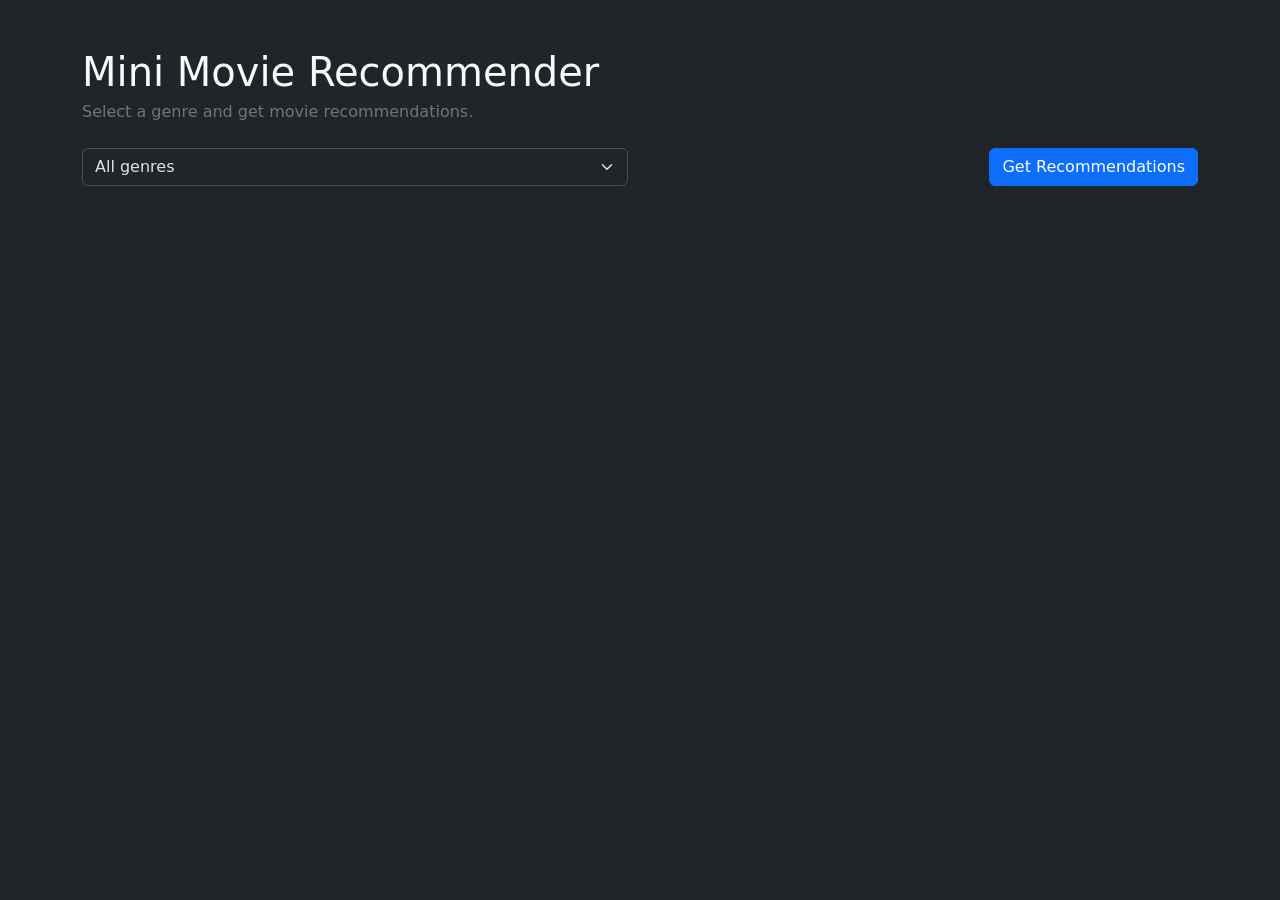
==== index.html @ 119d59c8 "Initial commit" ====
<!DOCTYPE html>
<html lang="en" data-bs-theme="dark">
<head>
  <meta charset="UTF-8">
  <meta name="viewport" content="width=device-width, initial-scale=1">
  <title>Mini Movie Recommender</title>
  <link href="https://cdn.jsdelivr.net/npm/bootstrap@5.3.2/dist/css/bootstrap.min.css" rel="stylesheet">
  <link rel="stylesheet" href="styles.css">
</head>
<body class="bg-dark text-light">
  <div class="container py-5">
    <div class="mb-4">
      <h1 class="mb-1">Mini Movie Recommender</h1>
      <p class="text-secondary">Select a genre and get movie recommendations.</p>
    </div>

    <div class="row mb-4 align-items-center">
      <div class="col-md-6">
        <select id="genreSelect" class="form-select">
          <option value="">All genres</option>
          <option value="Action">Action</option>
          <option value="Comedy">Comedy</option>
          <option value="Drama">Drama</option>
          <option value="Horror">Horror</option>
          <option value="Romance">Romance</option>
        </select>
      </div>
      <div class="col-md-6 text-md-end mt-2 mt-md-0">
        <button id="getRecBtn" class="btn btn-primary">Get Recommendations</button>
      </div>
    </div>

    <div id="recommendationGrid" class="row row-cols-1 row-cols-sm-2 row-cols-md-3 row-cols-lg-4 g-4">
      <!-- Recommendation cards will appear here after selection -->
    </div>

  </div>

  <script src="script.js"></script>
</body>
</html>
---- styles.css ----
body {
  background-color: #0d1117;
}

.card {
  border: none;
  background-color: #1e2228;
  color: #e1e4e8;
}

.card-img-top {
  width: 100%;
  height: 0;
  padding-bottom: 150%; /* 2:3 aspect ratio (adjust as needed) */
  object-fit: cover;
  background-size: cover;
  background-position: center;
}

.card-body {
  padding: 1rem;
}

.card-title {
  font-size: 1.1rem;
  margin-bottom: 0.5rem;
}

.card-text {
  font-size: 0.9rem;
  color: #c9d1d9;
}
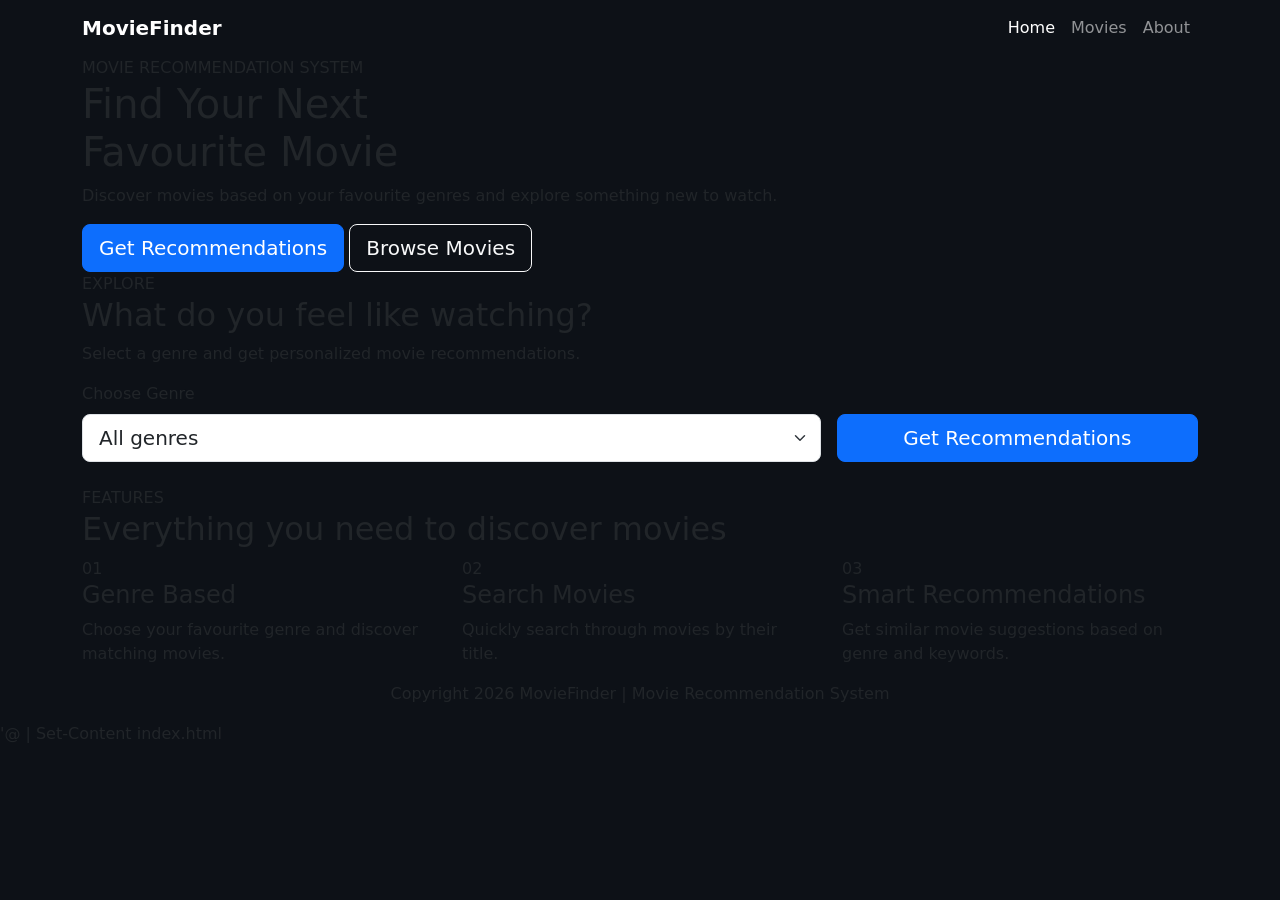
==== commit 3b8a4ca8: "Redesign home page" ====
--- a/index.html
+++ b/index.html
@@ -1,41 +1,232 @@
 <!DOCTYPE html>
-<html lang="en" data-bs-theme="dark">
+<html lang="en">
 <head>
-  <meta charset="UTF-8">
-  <meta name="viewport" content="width=device-width, initial-scale=1">
-  <title>Mini Movie Recommender</title>
-  <link href="https://cdn.jsdelivr.net/npm/bootstrap@5.3.2/dist/css/bootstrap.min.css" rel="stylesheet">
-  <link rel="stylesheet" href="styles.css">
+    <meta charset="UTF-8">
+    <meta name="viewport" content="width=device-width, initial-scale=1.0">
+
+    <title>Mini Movie Recommender</title>
+
+    <link href="https://cdn.jsdelivr.net/npm/bootstrap@5.3.2/dist/css/bootstrap.min.css" rel="stylesheet">
+    <link rel="stylesheet" href="styles.css">
 </head>
-<body class="bg-dark text-light">
-  <div class="container py-5">
-    <div class="mb-4">
-      <h1 class="mb-1">Mini Movie Recommender</h1>
-      <p class="text-secondary">Select a genre and get movie recommendations.</p>
-    </div>
-
-    <div class="row mb-4 align-items-center">
-      <div class="col-md-6">
-        <select id="genreSelect" class="form-select">
-          <option value="">All genres</option>
-          <option value="Action">Action</option>
-          <option value="Comedy">Comedy</option>
-          <option value="Drama">Drama</option>
-          <option value="Horror">Horror</option>
-          <option value="Romance">Romance</option>
-        </select>
-      </div>
-      <div class="col-md-6 text-md-end mt-2 mt-md-0">
-        <button id="getRecBtn" class="btn btn-primary">Get Recommendations</button>
-      </div>
-    </div>
-
-    <div id="recommendationGrid" class="row row-cols-1 row-cols-sm-2 row-cols-md-3 row-cols-lg-4 g-4">
-      <!-- Recommendation cards will appear here after selection -->
-    </div>
-
-  </div>
-
-  <script src="script.js"></script>
+
+<body>
+
+<nav class="navbar navbar-expand-lg navbar-dark custom-navbar">
+    <div class="container">
+
+        <a class="navbar-brand fw-bold" href="index.html">
+            MovieFinder
+        </a>
+
+        <div class="navbar-nav ms-auto">
+            <a class="nav-link active" href="index.html">Home</a>
+            <a class="nav-link" href="movies.html">Movies</a>
+            <a class="nav-link" href="about.html">About</a>
+        </div>
+
+    </div>
+</nav>
+
+<section class="hero-section">
+    <div class="container">
+
+        <div class="hero-content">
+
+            <span class="hero-badge">
+                MOVIE RECOMMENDATION SYSTEM
+            </span>
+
+            <h1>
+                Find Your Next<br>
+                <span>Favourite Movie</span>
+            </h1>
+
+            <p>
+                Discover movies based on your favourite genres
+                and explore something new to watch.
+            </p>
+
+            <div class="hero-buttons">
+
+                <a href="#recommendations"
+                   class="btn btn-primary btn-lg">
+                    Get Recommendations
+                </a>
+
+                <a href="movies.html"
+                   class="btn btn-outline-light btn-lg">
+                    Browse Movies
+                </a>
+
+            </div>
+
+        </div>
+
+    </div>
+</section>
+
+<section class="recommendation-section" id="recommendations">
+
+    <div class="container">
+
+        <div class="section-heading">
+
+            <span>EXPLORE</span>
+
+            <h2>
+                What do you feel like watching?
+            </h2>
+
+            <p>
+                Select a genre and get personalized movie recommendations.
+            </p>
+
+        </div>
+
+        <div class="recommendation-box">
+
+            <div class="row g-3 align-items-end">
+
+                <div class="col-md-8">
+
+                    <label for="genreSelect" class="form-label">
+                        Choose Genre
+                    </label>
+
+                    <select id="genreSelect"
+                            class="form-select form-select-lg">
+
+                        <option value="">All genres</option>
+                        <option value="Action">Action</option>
+                        <option value="Comedy">Comedy</option>
+                        <option value="Drama">Drama</option>
+                        <option value="Horror">Horror</option>
+                        <option value="Romance">Romance</option>
+
+                    </select>
+
+                </div>
+
+                <div class="col-md-4">
+
+                    <button id="getRecBtn"
+                            class="btn btn-primary btn-lg w-100">
+
+                        Get Recommendations
+
+                    </button>
+
+                </div>
+
+            </div>
+
+        </div>
+
+        <div class="row row-cols-1 row-cols-md-2 row-cols-lg-4 g-4 mt-4"
+             id="recommendationGrid">
+        </div>
+
+    </div>
+
+</section>
+
+<section class="features-section">
+
+    <div class="container">
+
+        <div class="section-heading">
+
+            <span>FEATURES</span>
+
+            <h2>
+                Everything you need to discover movies
+            </h2>
+
+        </div>
+
+        <div class="row g-4">
+
+            <div class="col-md-4">
+
+                <div class="feature-card">
+
+                    <div class="feature-icon">
+                        01
+                    </div>
+
+                    <h4>
+                        Genre Based
+                    </h4>
+
+                    <p>
+                        Choose your favourite genre and discover matching movies.
+                    </p>
+
+                </div>
+
+            </div>
+
+            <div class="col-md-4">
+
+                <div class="feature-card">
+
+                    <div class="feature-icon">
+                        02
+                    </div>
+
+                    <h4>
+                        Search Movies
+                    </h4>
+
+                    <p>
+                        Quickly search through movies by their title.
+                    </p>
+
+                </div>
+
+            </div>
+
+            <div class="col-md-4">
+
+                <div class="feature-card">
+
+                    <div class="feature-icon">
+                        03
+                    </div>
+
+                    <h4>
+                        Smart Recommendations
+                    </h4>
+
+                    <p>
+                        Get similar movie suggestions based on genre and keywords.
+                    </p>
+
+                </div>
+
+            </div>
+
+        </div>
+
+    </div>
+
+</section>
+
+<footer class="footer">
+
+    <div class="container text-center">
+
+        <p>
+            Copyright 2026 MovieFinder | Movie Recommendation System
+        </p>
+
+    </div>
+
+</footer>
+
+<script src="script.js"></script>
+
 </body>
 </html>
+'@ | Set-Content index.html
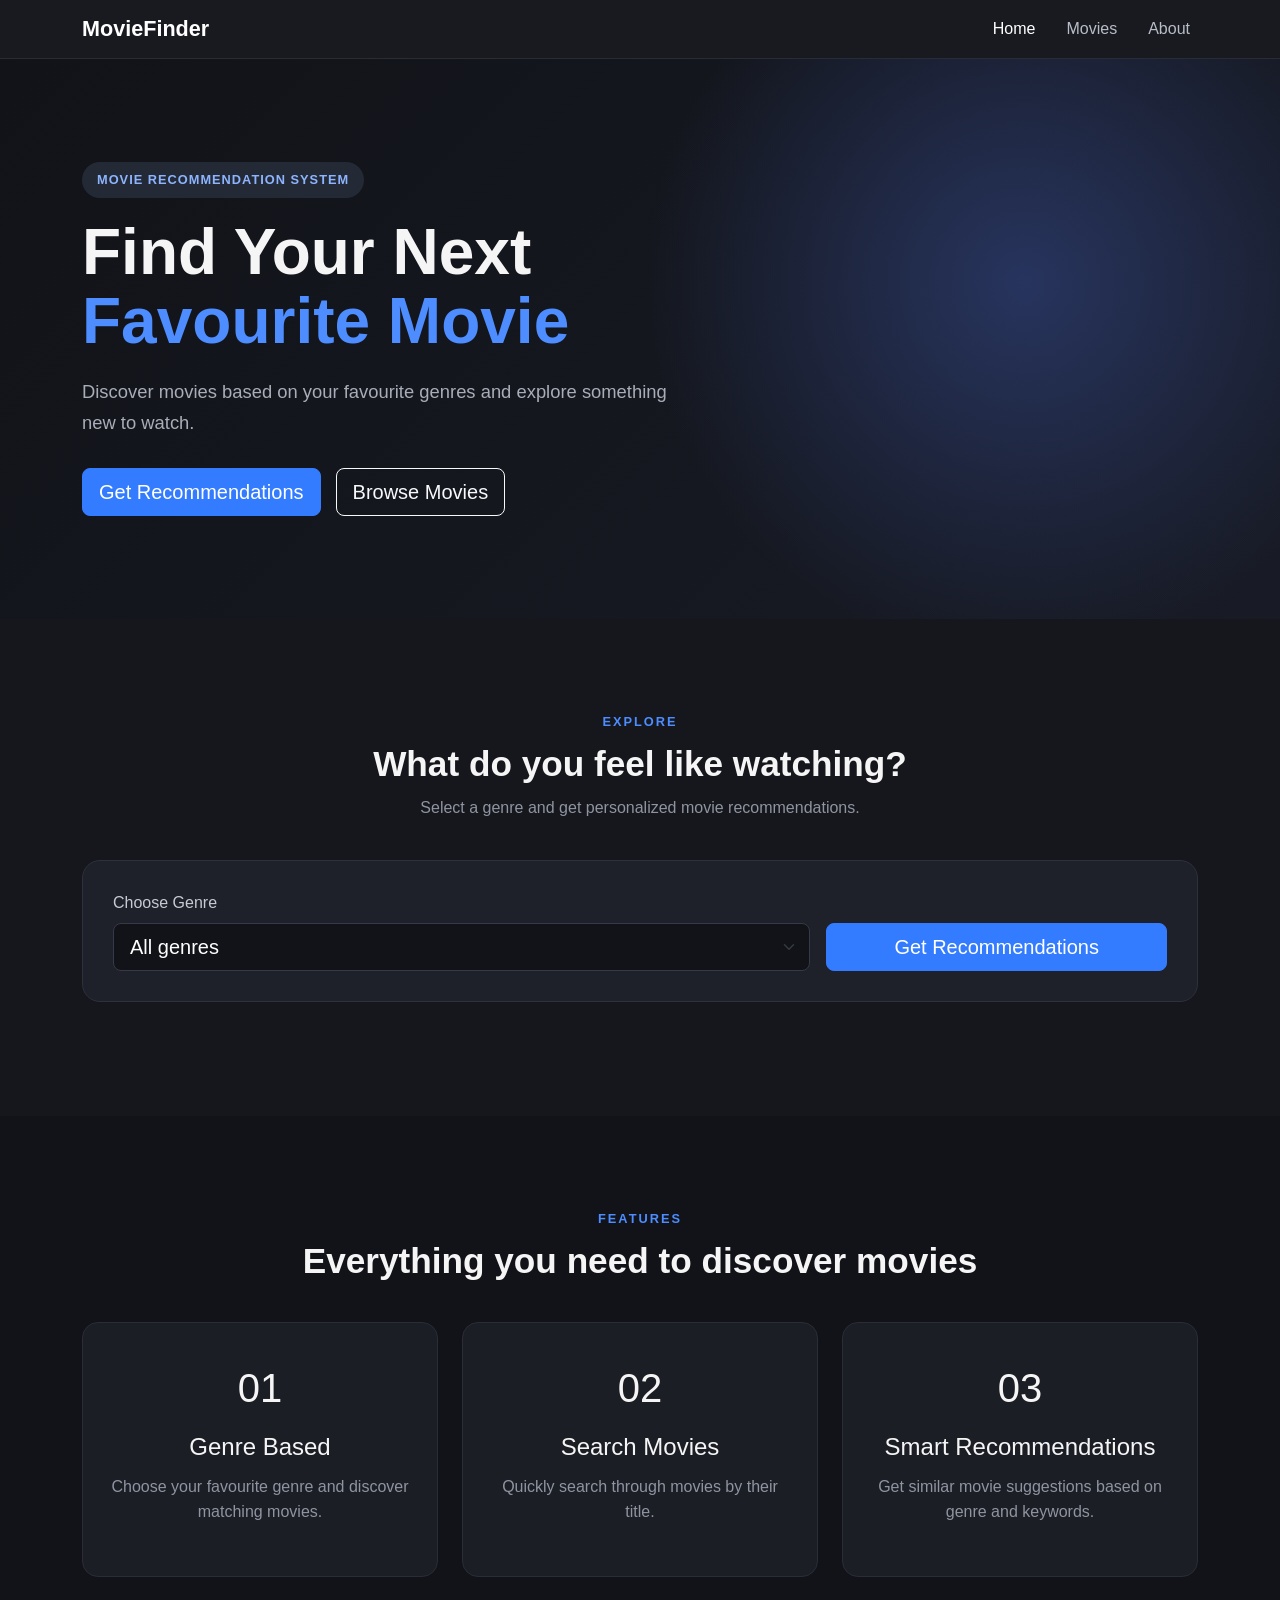
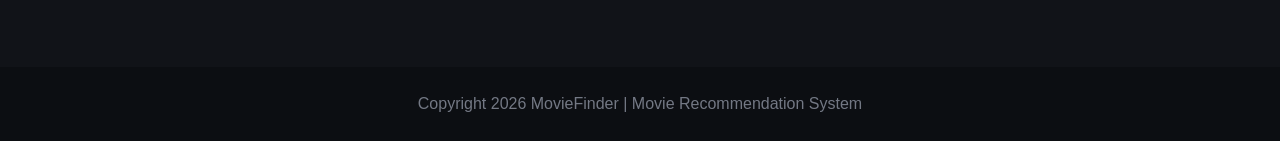
==== commit 02729f58: "Fix mojibake characters and add missing navigation - Replace corrupted • and © characters (encoding " ====
--- a/index.html
+++ b/index.html
@@ -228,5 +228,4 @@
 <script src="script.js"></script>
 
 </body>
-</html>
-'@ | Set-Content index.html+</html>
--- a/styles.css
+++ b/styles.css
@@ -1,32 +1,232 @@
 body {
-  background-color: #0d1117;
+    margin: 0;
+    background: #111318;
+    color: #f5f5f5;
+    font-family: Arial, sans-serif;
+}
+
+.custom-navbar {
+    background: #181a20;
+    border-bottom: 1px solid #292c35;
+}
+
+.navbar-brand {
+    font-size: 1.35rem;
+}
+
+.nav-link {
+    margin-left: 15px;
+    color: #b8bcc7 !important;
+}
+
+.nav-link:hover,
+.nav-link.active {
+    color: #ffffff !important;
+}
+
+.hero-section {
+    min-height: 560px;
+    display: flex;
+    align-items: center;
+    background:
+        radial-gradient(circle at 80% 40%, #27345e 0%, transparent 35%),
+        linear-gradient(135deg, #111318, #181b25);
+}
+
+.hero-content {
+    max-width: 720px;
+    padding: 70px 0;
+}
+
+.hero-badge {
+    display: inline-block;
+    padding: 8px 15px;
+    border-radius: 30px;
+    background: #242936;
+    color: #8db5ff;
+    font-size: 0.8rem;
+    font-weight: bold;
+    letter-spacing: 1px;
+    margin-bottom: 20px;
+}
+
+.hero-content h1 {
+    font-size: 4rem;
+    line-height: 1.08;
+    font-weight: 800;
+    margin-bottom: 20px;
+}
+
+.hero-content h1 span {
+    color: #4d8dff;
+}
+
+.hero-content p {
+    color: #a9adb8;
+    font-size: 1.15rem;
+    max-width: 600px;
+    line-height: 1.7;
+}
+
+.hero-buttons {
+    display: flex;
+    gap: 15px;
+    margin-top: 30px;
+}
+
+.btn-primary {
+    background: #347cff;
+    border-color: #347cff;
+}
+
+.btn-primary:hover {
+    background: #2568df;
+    border-color: #2568df;
+}
+
+.recommendation-section {
+    padding: 90px 0;
+    background: #15171d;
+}
+
+.section-heading {
+    text-align: center;
+    margin-bottom: 40px;
+}
+
+.section-heading span {
+    color: #4d8dff;
+    font-size: 0.8rem;
+    font-weight: bold;
+    letter-spacing: 2px;
+}
+
+.section-heading h2 {
+    font-size: 2.2rem;
+    font-weight: 700;
+    margin: 10px 0;
+}
+
+.section-heading p {
+    color: #8f94a0;
+}
+
+.recommendation-box {
+    background: #1e2129;
+    border: 1px solid #2d313c;
+    border-radius: 18px;
+    padding: 30px;
+}
+
+.form-label {
+    color: #c7cad2;
+}
+
+.form-select {
+    background-color: #111318;
+    color: white;
+    border-color: #363a46;
+}
+
+.form-select:focus {
+    background-color: #111318;
+    color: white;
+    border-color: #4d8dff;
+    box-shadow: none;
 }
 
 .card {
-  border: none;
-  background-color: #1e2228;
-  color: #e1e4e8;
+    background: #1e2129;
+    color: white;
+    border: 1px solid #2d313c;
+    border-radius: 14px;
+    overflow: hidden;
+    transition: 0.3s;
+}
+
+.card:hover {
+    transform: translateY(-6px);
+    border-color: #4d8dff;
 }
 
 .card-img-top {
-  width: 100%;
-  height: 0;
-  padding-bottom: 150%; /* 2:3 aspect ratio (adjust as needed) */
-  object-fit: cover;
-  background-size: cover;
-  background-position: center;
+    min-height: 280px;
+    background-size: cover;
+    background-position: center;
 }
 
 .card-body {
-  padding: 1rem;
+    padding: 18px;
 }
 
 .card-title {
-  font-size: 1.1rem;
-  margin-bottom: 0.5rem;
+    font-weight: 700;
 }
 
 .card-text {
-  font-size: 0.9rem;
-  color: #c9d1d9;
-}
+    color: #9297a4;
+}
+
+.features-section {
+    padding: 90px 0;
+    background: #111318;
+}
+
+.feature-card {
+    height: 100%;
+    padding: 35px 25px;
+    text-align: center;
+    background: #1b1e25;
+    border: 1px solid #292d37;
+    border-radius: 16px;
+    transition: 0.3s;
+}
+
+.feature-card:hover {
+    transform: translateY(-5px);
+    border-color: #4d8dff;
+}
+
+.feature-icon {
+    font-size: 2.5rem;
+    margin-bottom: 15px;
+}
+
+.feature-card h4 {
+    margin-bottom: 12px;
+}
+
+.feature-card p {
+    color: #8f94a0;
+    line-height: 1.6;
+}
+
+.footer {
+    padding: 25px 0;
+    background: #0c0e12;
+    color: #737884;
+}
+
+.footer p {
+    margin: 0;
+}
+
+@media (max-width: 768px) {
+
+    .hero-content h1 {
+        font-size: 2.7rem;
+    }
+
+    .hero-section {
+        min-height: auto;
+    }
+
+    .hero-buttons {
+        flex-direction: column;
+    }
+
+    .recommendation-section,
+    .features-section {
+        padding: 60px 0;
+    }
+}
